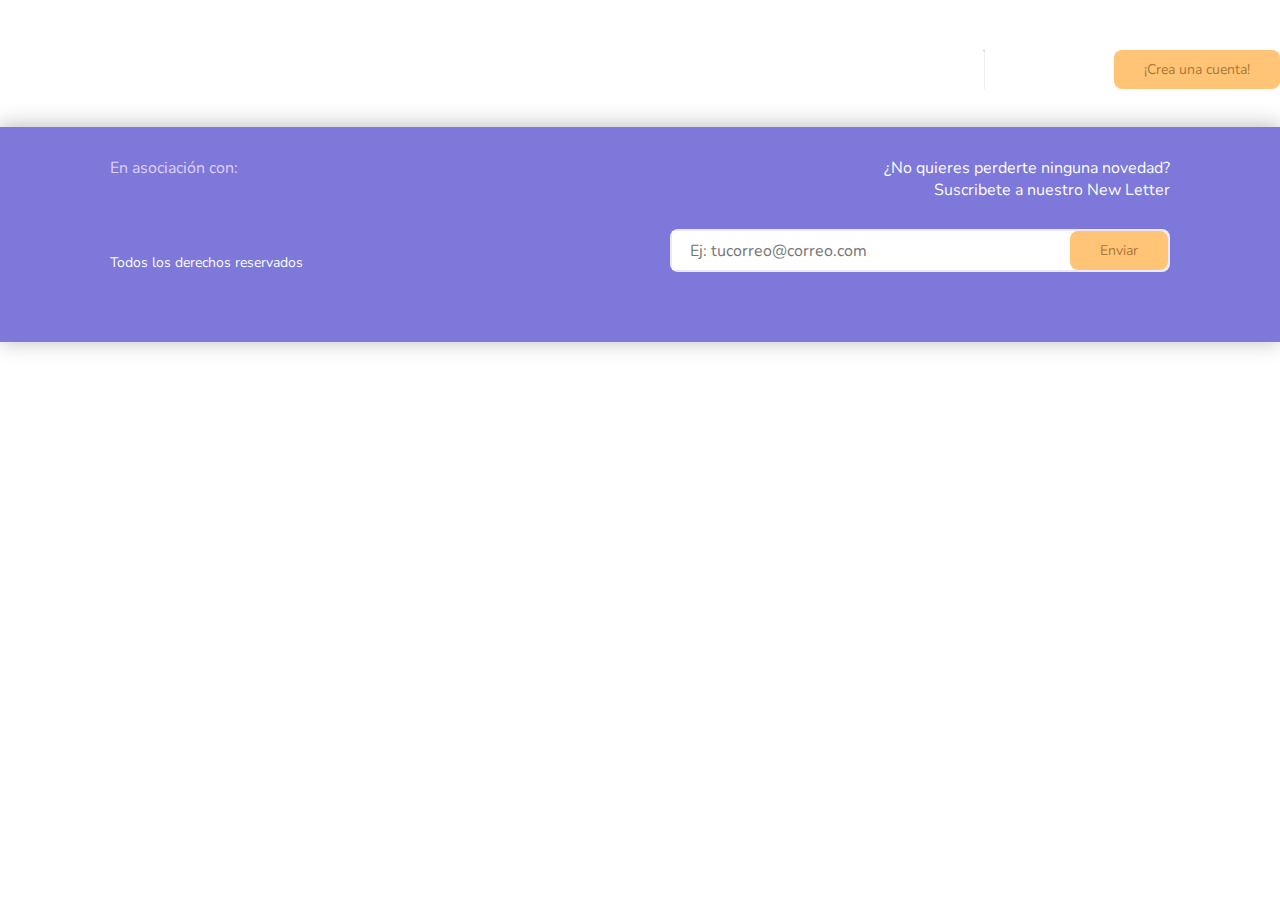
==== pages/AboutUs.html @ f134762b "Cleaned project hierarchy" ====
<!DOCTYPE html>
<html lang="es">

<head>
    <meta charset="UTF-8">
    <meta http-equiv="X-UA-Compatible" content="IE=edge">
    <meta name="viewport" content="width=device-width, initial-scale=1.0">
    <title>MIUSAIC - Nosotros</title>
    <link rel="shortcut icon" href="./../resources/favicon.png" type="image/x-icon">
    <link rel="stylesheet" href="./../styles/root.css">
    <link rel="stylesheet" href="./../styles/Navbar.css">

    <link rel="stylesheet" href="./../styles/Footer.css">
</head>

<body>

    <nav>
        <img class="logo" src="./resources/logo.png" alt="" srcset="">
        <ul class="navbar__controls">
            <a href="">Inicio</a>
            <a href="./pages/AboutUs.html">Nosotros</a>
            <a href="./pages/ContactUs.html">Contáctenos</a>
            <hr />
            <a href="./pages/Login.html">Acceder</a>
            <a class="cta__button" href="./pages/SignUp.html">¡Crea una cuenta!</a>
        </ul>
    </nav>
    <footer class="landing__page__footer">
        <div class="landing__page__footer__copyright">

            <span>
                <p><strong>En asociación con:</strong></p> <img src="./resources/logo_nea.png" alt="" srcset="">
            </span>

            <p>Todos los derechos reservados</p>

        </div>
        <div class="landing__page__footer__newsletter">
            <p><strong>¿No quieres perderte ninguna novedad?<br>
                    Suscribete a nuestro New Letter</strong></p>
            <div class="newsletter__subscription">
                <input type="email" name="" id="" placeholder="Ej: tucorreo@correo.com">
                <button class="cta__button">Enviar</button>
            </div>

        </div>
    </footer>

</body>

</html>
---- styles/root.css ----
/*
* Prefixed by https://autoprefixer.github.io
* PostCSS: v8.4.12,
* Autoprefixer: v10.4.4
* Browsers: last 16 version
*/

@import url('https://fonts.googleapis.com/css2?family=Nunito:wght@400;600;800&display=swap');

* {
    margin: 0;
    -webkit-box-sizing: border-box;
    box-sizing: border-box;
    font-family: var(--nunito);
}

img {
    -webkit-user-drag: none;
    -webkit-user-select: none;
    -moz-user-select: none;
    -ms-user-select: none;
    user-select: none;
}


:root {

    --nunito: 'Nunito', sans-serif;
    --ExtraBold: 800;
    --SemiBold: 600;
    --Regular: 400;

    --background__white: #FBFCFF;
    --cta__button__bgcolor: #FFC476;
    --cta__button__color: #A97838;
    --greyish_black: #475467;
    --miusaic__lightPurple: #DFD0F7;
    --miusaic__purple: #5764C0;
    --miusaic__violet: #7D78D9;

    --FontSize_MainTitle: 40px;
    --FontSize_Title: 30px;
    --FontSize_MainSubTitle: 24px;
    --FontSize_Subtitle: 20px;
    --FontSize_MainParagraph: 18px;
    --FontSize_Paragraph: 16px;
    --FontSize_Annotation: 14px;
}

h1 {

    font-size: var(--FontSize_MainTitle);
}

h2 {

    font-size: var(--FontSize_Title);
}

h3 {

    font-size: var(--FontSize_MainSubTitle);
}

h4 {

    font-size: var(--FontSize_Subtitle);
}

p {
    font-size: var(--FontSize_Paragraph);
}

p>strong {
    font-weight: 400;
    font-size: var(--FontSize_MainParagraph);
}

.cta__button {
    cursor: pointer;
    text-decoration: none;
    border: 0;
    width: -webkit-fit-content;
    width: -moz-fit-content;
    width: fit-content;
    height: -webkit-fit-content;
    height: -moz-fit-content;
    height: fit-content;
    font-family: var(--nunito);
    font-size: var(--FontSize_Paragraph);
    padding: 10px 30px;
    border-radius: 8px;
    color: var(--cta__button__color);
    background-color: var(--cta__button__bgcolor);
}



.newsletter__subscription {
    max-width: 500px;
    min-width: 250px;
    margin-top: 28px;
    display: -webkit-box;
    display: -ms-flexbox;
    display: flex;
    background-color: white;
    border: 2px solid rgba(203, 193, 247, 0.38);
    border-radius: 8px;
}

.newsletter__subscription>input {
    border: none;
    -webkit-box-flex: 1;
    -ms-flex-positive: 1;
    flex-grow: 1;
    outline: none;
    padding: 0 18px;
    font-family: var(--nunito);
    font-weight: var(--Regular);
    font-size: var(--FontSize_MainParagraph);

}



@media (max-width: 1500px) {

    :root {

        --FontSize_MainTitle: 30px;
        --FontSize_Title: 24px;
        --FontSize_MainSubTitle: 20px;
        --FontSize_Subtitle: 16px;
        --FontSize_MainParagraph: 16px;
        --FontSize_Paragraph: 14px;
    }
}

@media (max-width: 1100px) {
    :root {
        --FontSize_MainTitle: 24px;
        --FontSize_Title: 18px;
        --FontSize_MainSubTitle: 16px;
        --FontSize_Subtitle: 12px;
        --FontSize_MainParagraph: 12px;
        --FontSize_Paragraph: 12px;
    }

    .newsletter__subscription {
        width: 100%;

    }
}
---- styles/Navbar.css ----
nav {
    max-width: 2000px;
    display: -webkit-box;
    display: -ms-flexbox;
    display: flex;
    -ms-flex-wrap: wrap;
    flex-wrap: wrap;

    height: -webkit-fit-content;

    height: -moz-fit-content;

    height: fit-content;
    width: 100%;



    -webkit-box-pack: justify;



    -ms-flex-pack: justify;



    justify-content: space-between;

    padding: 46px 0px 30px 0px;

}

nav>.logo {
    width: 150px;
    -o-object-fit: contain;
    object-fit: contain;
    -webkit-user-drag: none;
}

nav>.navbar__controls {
    padding: 4px 0px 8px 0;
    display: -webkit-box;
    display: -ms-flexbox;
    display: flex;
    -webkit-box-align: center;
    -ms-flex-align: center;
    align-items: center;
    -ms-flex-wrap: wrap;
    flex-wrap: wrap;
    -ms-flex-pack: distribute;
    justify-content: space-around;

    -webkit-column-gap: 15px;

    -moz-column-gap: 15px;

    column-gap: 15px;

}

nav>.navbar__controls>a:not(.cta__button) {
    text-align: center;

    padding: 0px 20px;
    text-decoration: none;
    color: white;
    height: 20px;
    font-family: var(--nunito);
    font-weight: var(--SemiBold);
    font-size: var(--FontSize_MainParagraph);
}



nav>.navbar__controls>hr {

    border-left: 1px solid white;
    height: 100%;

}

@media (max-width: 1100px) {

    nav>.navbar__controls {
        -webkit-box-orient: vertical;
        -webkit-box-direction: normal;
        -ms-flex-direction: column;
        flex-direction: column;
        row-gap: 10px;
    }

    nav>.navbar__controls>hr {
        display: none;

    }



    nav {
        -webkit-box-align: center;
        -ms-flex-align: center;
        align-items: center;
        row-gap: 20px;
        -webkit-box-orient: vertical;
        -webkit-box-direction: normal;
        -ms-flex-direction: column;
        flex-direction: column;

    }

}
---- styles/Footer.css ----
.landing__page__footer {
    position: sticky;
    display: flex;

    bottom: 0;
    z-index: 200;
    background-color: var(--miusaic__violet);
    box-shadow: 0 -1px 20px 1px rgba(0, 0, 0, 0.257);

    justify-content: space-between;


    padding: 30px 110px 70px 110px;
    row-gap: 50px;


}

.landing__page__footer__copyright {
    color: var(--background__white);

    display: flex;
    flex-direction: column;
    justify-content: space-between;


    flex-shrink: 0;


}

.landing__page__footer__copyright>span {
    color: var(--miusaic__lightPurple);
    display: flex;
    column-gap: 20px;

}

.landing__page__footer__copyright>span>img {


    width: 113px;
}

.landing__page__footer__newsletter {
    display: flex;
    flex-direction: column;
    justify-content: space-between;
    align-items: flex-end;
    width: 100%;
    font-weight: 400;
    color: var(--background__white);
    text-align: end;

}

.landing__page__footer__newsletter>.newsletter__subscription {
    width: 100%;
}

@media (max-width: 1100px) {
    .landing__page__footer {
        position: relative;
        flex-direction: column-reverse;
    }

    .landing__page__footer {


        padding: 30px 30px 70px 30px;



    }
}
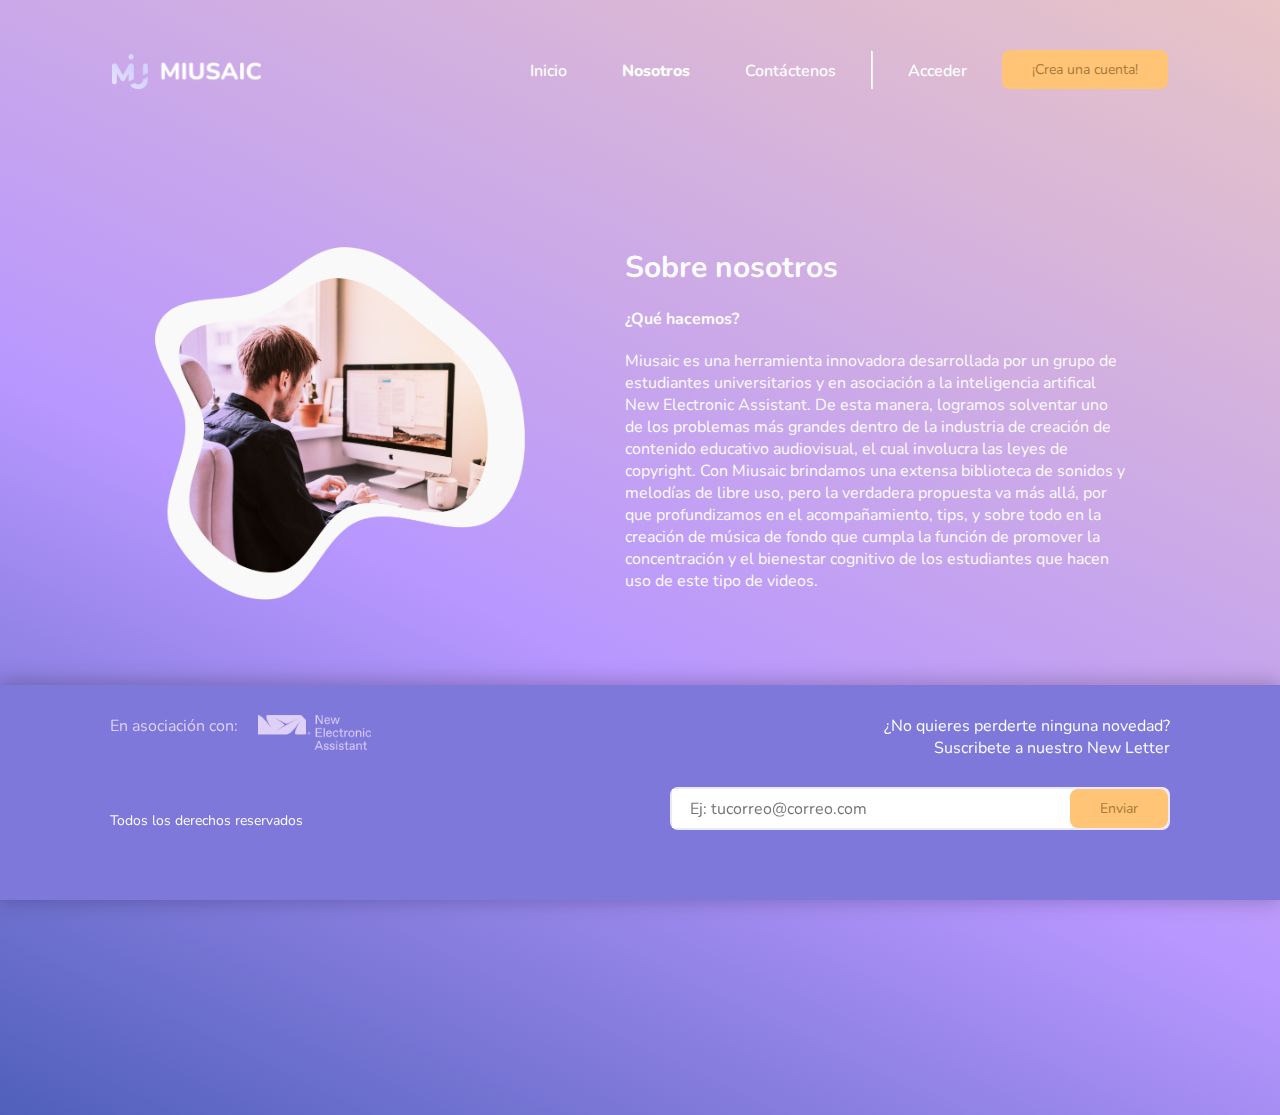
==== commit 2a60c038: "Finished  contact us page" ====
--- a/pages/AboutUs.html
+++ b/pages/AboutUs.html
@@ -9,28 +9,55 @@
     <link rel="shortcut icon" href="./../resources/favicon.png" type="image/x-icon">
     <link rel="stylesheet" href="./../styles/root.css">
     <link rel="stylesheet" href="./../styles/Navbar.css">
+    <link rel="stylesheet" href="./../styles/Footer.css">
+    <link rel="stylesheet" href="./../styles/AboutUsPage/AboutUsPage_Main.css">
 
-    <link rel="stylesheet" href="./../styles/Footer.css">
 </head>
 
 <body>
+    <main>
+        <nav>
+            <img class="logo" src="./../resources/logo.png" alt="" srcset="">
+            <ul class="navbar__controls">
+                <a href="./../index.html">Inicio</a>
+                <a class="selected" href="">Nosotros</a>
+                <a href="./ContactUs.html">Contáctenos</a>
+                <hr />
+                <a href="./Login.html">Acceder</a>
+                <a class="cta__button" href="./SignUp.html">¡Crea una cuenta!</a>
+            </ul>
+        </nav>
 
-    <nav>
-        <img class="logo" src="./resources/logo.png" alt="" srcset="">
-        <ul class="navbar__controls">
-            <a href="">Inicio</a>
-            <a href="./pages/AboutUs.html">Nosotros</a>
-            <a href="./pages/ContactUs.html">Contáctenos</a>
-            <hr />
-            <a href="./pages/Login.html">Acceder</a>
-            <a class="cta__button" href="./pages/SignUp.html">¡Crea una cuenta!</a>
-        </ul>
-    </nav>
-    <footer class="landing__page__footer">
+        <section>
+            <img src="./../resources/AboutUs/AboutUs_Ornament.png" alt="" srcset="">
+
+            <div>
+                <h1>Sobre nosotros</h1>
+                <h4>¿Qué hacemos?</h4>
+                <p><strong>Miusaic es una herramienta innovadora desarrollada por un grupo de estudiantes universitarios
+                        y en
+                        asociación a la inteligencia artifical New Electronic Assistant. De esta manera, logramos
+                        solventar
+                        uno de los problemas más grandes dentro de la industria de creación de contenido educativo
+                        audiovisual, el cual involucra las leyes de copyright.
+                        Con Miusaic brindamos una extensa biblioteca de sonidos y melodías de libre uso, pero la
+                        verdadera
+                        propuesta va más allá, por que profundizamos en el acompañamiento, tips, y sobre todo en la
+                        creación
+                        de música de fondo que cumpla la función de promover la concentración y el bienestar cognitivo
+                        de
+                        los estudiantes que hacen uso de este tipo de videos.</strong></p>
+            </div>
+        </section>
+
+    </main>
+
+
+    <footer>
         <div class="landing__page__footer__copyright">
 
             <span>
-                <p><strong>En asociación con:</strong></p> <img src="./resources/logo_nea.png" alt="" srcset="">
+                <p><strong>En asociación con:</strong></p> <img src="./../resources/logo_nea.png" alt="" srcset="">
             </span>
 
             <p>Todos los derechos reservados</p>
--- a/styles/root.css
+++ b/styles/root.css
@@ -9,6 +9,7 @@
 
 * {
     margin: 0;
+    padding: 0;
     -webkit-box-sizing: border-box;
     box-sizing: border-box;
     font-family: var(--nunito);
@@ -37,7 +38,7 @@
     --miusaic__lightPurple: #DFD0F7;
     --miusaic__purple: #5764C0;
     --miusaic__violet: #7D78D9;
-
+    --miusaic__magenta: #7F56D9;
     --FontSize_MainTitle: 40px;
     --FontSize_Title: 30px;
     --FontSize_MainSubTitle: 24px;
@@ -94,7 +95,10 @@
     background-color: var(--cta__button__bgcolor);
 }
 
-
+.cta__button.-accent {
+    color: white;
+    background-color: var(--miusaic__magenta);
+}
 
 .newsletter__subscription {
     max-width: 500px;
@@ -122,6 +126,26 @@
 }
 
 
+.input {
+    display: flex;
+    flex-direction: column;
+    min-width: 200px
+}
+
+.input>label {
+    font-weight: var(--Regular);
+    font-size: var(--FontSize_MainParagraph);
+
+}
+
+.input>input {
+    border-style: none;
+    padding: 12px 16px;
+    border: 1px solid #D0D5DD;
+    font-size: var(--FontSize_Paragraph);
+    box-shadow: 0px 1px 2px rgba(16, 24, 40, 0.05);
+    border-radius: 8px;
+}
 
 @media (max-width: 1500px) {
 
--- a/styles/Navbar.css
+++ b/styles/Navbar.css
@@ -69,6 +69,9 @@
     font-size: var(--FontSize_MainParagraph);
 }
 
+nav>.navbar__controls>a.selected:not(.cta__button) {
+    font-weight: 800;
+}
 
 
 nav>.navbar__controls>hr {
--- a/styles/Footer.css
+++ b/styles/Footer.css
@@ -1,4 +1,4 @@
-.landing__page__footer {
+footer {
     position: sticky;
     display: flex;
 
@@ -13,7 +13,7 @@
     padding: 30px 110px 70px 110px;
     row-gap: 50px;
 
-
+    width: 100%;
 }
 
 .landing__page__footer__copyright {
@@ -59,17 +59,11 @@
 }
 
 @media (max-width: 1100px) {
-    .landing__page__footer {
+    footer {
         position: relative;
         flex-direction: column-reverse;
+        padding: 30px 30px 70px 30px;
     }
 
-    .landing__page__footer {
 
-
-        padding: 30px 30px 70px 30px;
-
-
-
-    }
 }--- a/styles/AboutUsPage/AboutUsPage_Main.css
+++ b/styles/AboutUsPage/AboutUsPage_Main.css
@@ -0,0 +1,47 @@
+body {
+    position: relative;
+    background: linear-gradient(25.5deg, #003687 -32.43%, #B897FF 42.66%, rgba(255, 177, 73, 0.47) 127.59%, #FFFFFF 170.8%), #FFFFFF;
+    background-repeat: no-repeat;
+
+
+}
+
+main {
+
+    padding: 0 112px;
+    min-height: 100vh;
+
+}
+
+main>section {
+
+    color: var(--background__white);
+    display: flex;
+    flex-wrap: wrap;
+    row-gap: 40px;
+    justify-content: center;
+    column-gap: 100px;
+    align-items: flex-start;
+    padding: 120px 0 50px 0;
+    width: 100%;
+
+
+}
+
+main>section>img {
+
+    max-width: 450px;
+    min-width: 250px;
+    width: 35%;
+
+}
+
+main>section>div {
+    display: flex;
+    flex-direction: column;
+    row-gap: 20px;
+
+    max-width: 500px;
+    min-width: 270px;
+
+}